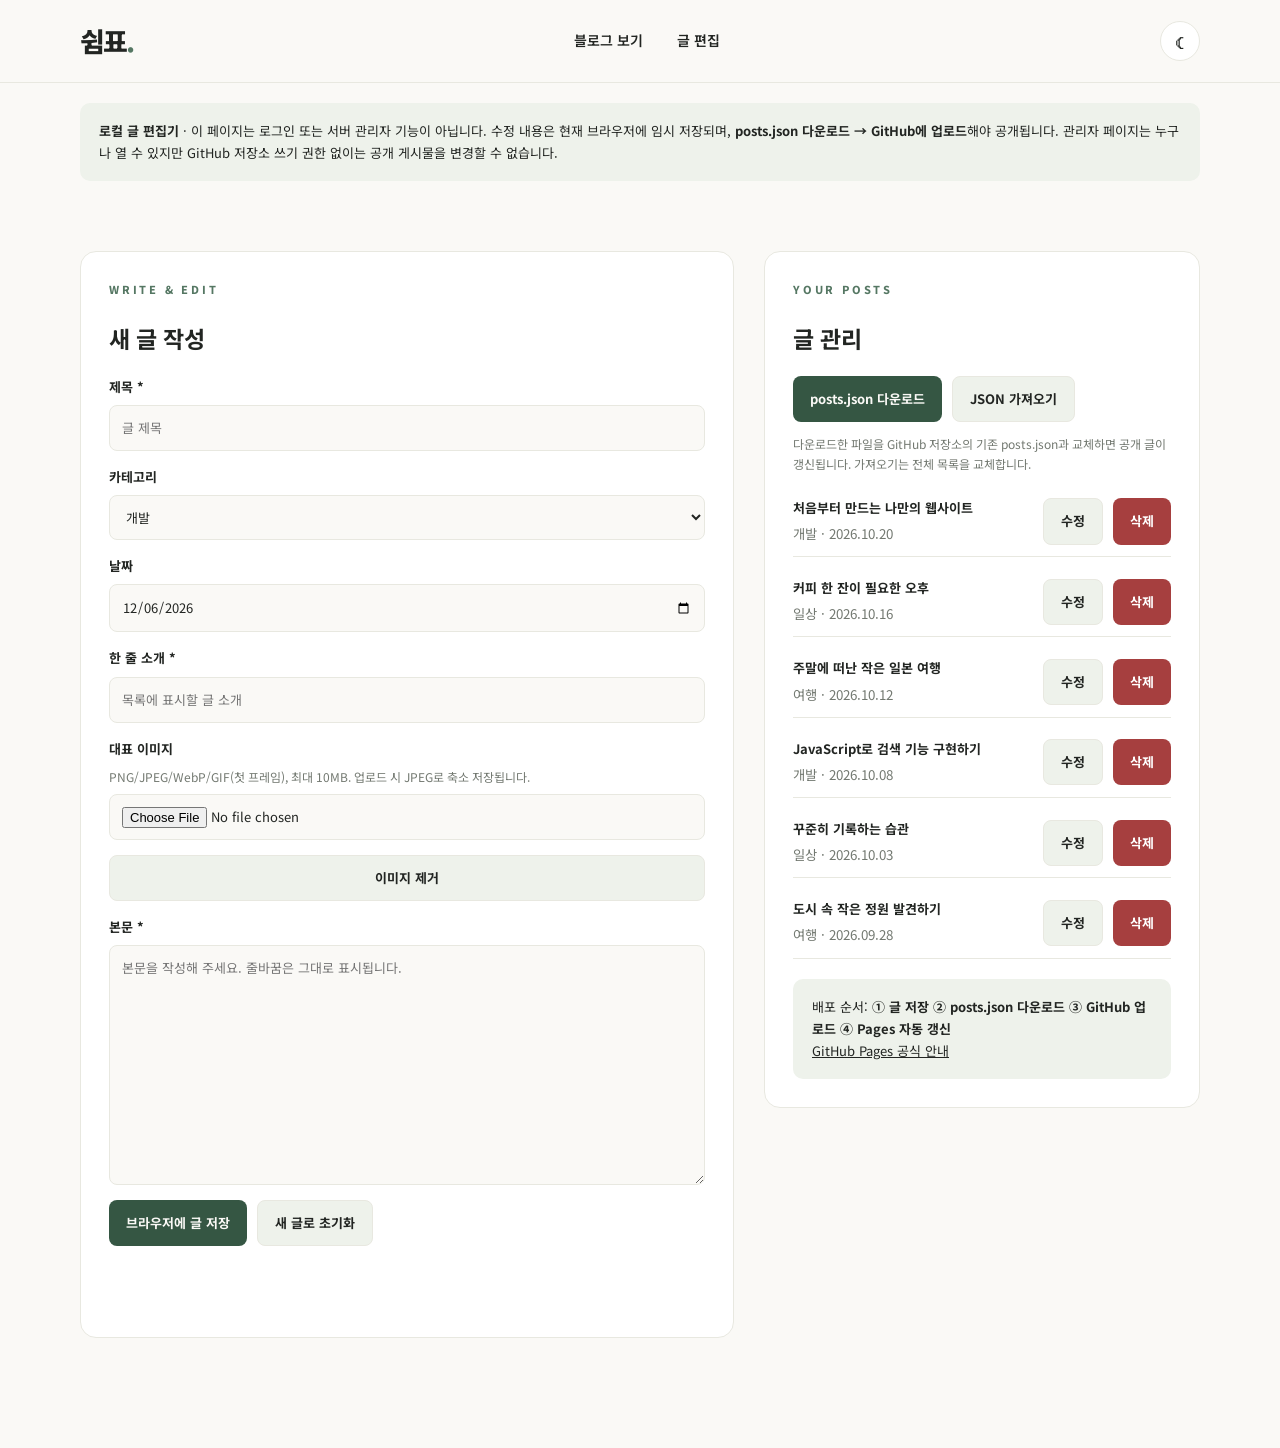
==== admin.html @ 208cf1a2 "Add files via upload" ====
<!doctype html>
<html lang="ko"><head><meta charset="UTF-8"><meta name="viewport" content="width=device-width, initial-scale=1"><title>글 작성 — 쉼표</title><link rel="stylesheet" href="style.css"><script src="admin.js" defer></script></head>
<body><header class="site-header"><div class="container header-inner"><a class="logo" href="index.html">쉼표<span>.</span></a><nav class="main-nav" aria-label="주 메뉴"><a href="index.html">블로그 보기</a><a href="#editor">글 편집</a></nav><button id="themeToggle" class="icon-btn" type="button" aria-label="테마 변경">☾</button></div></header>
<main class="container"><div class="admin-notice"><strong>로컬 글 편집기</strong> · 이 페이지는 로그인 또는 서버 관리자 기능이 아닙니다. 수정 내용은 현재 브라우저에 임시 저장되며, <b>posts.json 다운로드 → GitHub에 업로드</b>해야 공개됩니다. 관리자 페이지는 누구나 열 수 있지만 GitHub 저장소 쓰기 권한 없이는 공개 게시물을 변경할 수 없습니다.</div>
<div class="admin-layout"><section class="admin-panel" id="editor"><p class="eyebrow">WRITE &amp; EDIT</p><h2 id="formHeading">새 글 작성</h2><form id="postForm" class="admin-form"><label class="field">제목 *<input id="title" required maxlength="150" placeholder="글 제목"></label><label class="field">카테고리<select id="category"><option>개발</option><option>일상</option><option>여행</option></select></label><label class="field">날짜<input id="date" type="date" required></label><label class="field">한 줄 소개 *<input id="excerpt" required maxlength="250" placeholder="목록에 표시할 글 소개"></label><label class="field">대표 이미지 <span class="help">PNG/JPEG/WebP/GIF(첫 프레임), 최대 10MB. 업로드 시 JPEG로 축소 저장됩니다.</span><input id="imageFile" type="file" accept="image/png,image/jpeg,image/webp,image/gif"></label><img id="imagePreview" class="image-preview" alt="선택한 이미지 미리보기" hidden><button id="clearImage" class="action-btn secondary" type="button">이미지 제거</button><label class="field">본문 *<textarea id="body" required placeholder="본문을 작성해 주세요. 줄바꿈은 그대로 표시됩니다."></textarea></label><div class="admin-actions"><button class="action-btn" type="submit">브라우저에 글 저장</button><button class="action-btn secondary" type="button" id="newPost">새 글로 초기화</button></div><p id="status" class="status" role="status" aria-live="polite"></p></form></section>
<aside class="admin-panel"><p class="eyebrow">YOUR POSTS</p><h2>글 관리</h2><div class="admin-actions"><button class="action-btn" id="exportPosts" type="button">posts.json 다운로드</button><label class="action-btn secondary" for="importPosts" style="cursor:pointer">JSON 가져오기</label><input id="importPosts" type="file" accept="application/json,.json" hidden></div><p class="help">다운로드한 파일을 GitHub 저장소의 기존 posts.json과 교체하면 공개 글이 갱신됩니다. 가져오기는 전체 목록을 교체합니다.</p><div id="adminList" class="admin-list"></div><p class="admin-notice">배포 순서: <b>① 글 저장 ② posts.json 다운로드 ③ GitHub 업로드 ④ Pages 자동 갱신</b><br><a href="https://docs.github.com/en/pages/getting-started-with-github-pages/configuring-a-publishing-source-for-your-github-pages-site" target="_blank" rel="noopener noreferrer"><u>GitHub Pages 공식 안내</u></a></p></aside></div></main></body></html>
---- style.css ----
@import url('https://fonts.googleapis.com/css2?family=DM+Serif+Display:ital@0;1&family=Noto+Sans+KR:wght@400;500;600;700;800&display=swap');
:root{--bg:#faf9f6;--panel:#fff;--text:#222522;--muted:#737971;--line:#e8e8e0;--accent:#557763;--accent-dark:#355643;--soft:#eef2eb;--shadow:0 18px 55px rgba(28,42,32,.09)}
:root[data-theme="dark"]{--bg:#171c1a;--panel:#222a25;--text:#f1f3ed;--muted:#a7b0a6;--line:#364039;--accent:#a6c8ac;--accent-dark:#bdddbe;--soft:#2d3930;--shadow:0 18px 55px rgba(0,0,0,.18)}
*{box-sizing:border-box}html{scroll-behavior:smooth}body{margin:0;background:var(--bg);color:var(--text);font-family:'Noto Sans KR',sans-serif;line-height:1.7;transition:background .2s,color .2s}button,input{font:inherit}a{color:inherit;text-decoration:none}button{cursor:pointer}button:focus-visible,a:focus-visible,input:focus-visible{outline:3px solid var(--accent);outline-offset:3px}.container{width:min(1120px,calc(100% - 48px));margin:auto}.site-header{border-bottom:1px solid var(--line);position:sticky;top:0;z-index:10;background:var(--bg)}.header-inner{height:82px;display:flex;align-items:center;justify-content:space-between;gap:20px}.logo{font-weight:800;font-size:27px;letter-spacing:-1.8px}.logo span{color:var(--accent)}.main-nav{display:flex;gap:34px;font-size:14px;font-weight:600}.main-nav a:hover,.site-footer a:hover{color:var(--accent)}.icon-btn{border:1px solid var(--line);background:var(--panel);color:var(--text);height:40px;width:40px;border-radius:50%;display:grid;place-items:center;font-size:19px}.hero{display:grid;grid-template-columns:1.14fr 1fr;align-items:center;gap:60px;padding-top:98px;padding-bottom:116px}.eyebrow{font-size:11px;letter-spacing:2.8px;font-weight:800;color:var(--accent);margin:0 0 20px}.hero h1{font-size:clamp(37px,4.3vw,62px);letter-spacing:-3px;line-height:1.42;margin:0;font-weight:800}.hero h1 em{font-style:normal;color:var(--accent)}.hero-desc{max-width:460px;font-size:15px;line-height:2;color:var(--muted);margin:24px 0 32px}.primary-btn{display:inline-flex;align-items:center;gap:28px;background:var(--accent-dark);color:var(--bg);border-radius:7px;padding:12px 20px;font-size:13px;font-weight:700}.hero-art{height:385px;overflow:hidden;background:#dce8dc;position:relative;border-radius:180px 180px 12px 12px}.sun{position:absolute;width:150px;height:150px;top:61px;right:95px;background:#f4ce8b;border-radius:50%}.hill{position:absolute;bottom:-120px;width:115%;height:340px;border-radius:50%}.hill-one{background:#86a38a;left:-150px;transform:rotate(14deg)}.hill-two{background:#4c7565;left:150px;bottom:-155px;transform:rotate(-19deg)}.art-caption{position:absolute;bottom:22px;left:26px;font-size:11px;color:#fff;letter-spacing:1px}.posts-section{padding-bottom:110px;scroll-margin-top:105px}.section-top{display:flex;align-items:end;justify-content:space-between;margin-bottom:30px}.section-top h2,.about-section h2{margin:0;font-size:32px;letter-spacing:-1.6px}.result-count{color:var(--muted);font-size:13px}.toolbar{display:flex;justify-content:space-between;gap:20px;align-items:center;margin-bottom:30px}.filters{display:flex;gap:8px;flex-wrap:wrap}.filter{border:1px solid var(--line);background:transparent;color:var(--muted);border-radius:30px;padding:8px 19px;font-size:13px}.filter.active{color:var(--bg);background:var(--accent-dark);border-color:var(--accent-dark)}.search-wrap{display:flex;align-items:center;gap:9px;border:1px solid var(--line);background:var(--panel);border-radius:9px;padding:8px 14px;color:var(--muted)}.search-wrap>span:first-child{font-size:24px;line-height:1}.search-wrap input{width:195px;border:0;background:transparent;color:var(--text);outline:none;font-size:13px}.post-grid{display:grid;grid-template-columns:repeat(3,minmax(0,1fr));gap:24px}.post-card{background:var(--panel);border:1px solid var(--line);border-radius:12px;overflow:hidden;transition:transform .2s,box-shadow .2s}.post-card:hover{transform:translateY(-5px);box-shadow:var(--shadow)}.post-cover{height:188px;display:grid;place-items:center;position:relative;overflow:hidden}.post-cover span{font-size:70px;filter:drop-shadow(0 10px 14px #00000012)}.cover-dev{background:linear-gradient(145deg,#e4eae3,#b5c9b8)}.cover-life{background:linear-gradient(145deg,#f5e8d8,#e8c8ac)}.cover-trip{background:linear-gradient(145deg,#dbece9,#9bc9c4)}.post-content{padding:23px 23px 25px}.post-meta{display:flex;gap:13px;align-items:center;color:var(--muted);font-size:11px}.tag{display:inline-block;color:var(--accent-dark);background:var(--soft);padding:3px 10px;border-radius:99px;font-size:11px;font-weight:700}.post-content h3{font-size:18px;letter-spacing:-.7px;line-height:1.55;margin:15px 0 9px}.post-content p{font-size:13px;line-height:1.9;color:var(--muted);margin:0 0 20px;min-height:49px}.read-btn{border:0;background:none;padding:0;color:var(--accent-dark);font-size:12px;font-weight:800}.empty-state{text-align:center;padding:70px 0;color:var(--muted)}.about-section{background:var(--soft);padding:70px 0;scroll-margin-top:82px}.about-inner{display:grid;grid-template-columns:1fr 1fr;gap:60px}.about-inner p:not(.eyebrow){font-size:14px;color:var(--muted);line-height:2;margin:0 0 16px}.about-inner a{color:var(--accent-dark);font-weight:700;font-size:13px}.site-footer{display:flex;justify-content:space-between;gap:20px;align-items:center;padding-top:35px;padding-bottom:35px;font-size:12px;color:var(--muted)}.site-footer .logo{color:var(--text)}.post-dialog{width:min(680px,calc(100% - 32px));max-height:min(85vh,850px);background:var(--panel);color:var(--text);border:1px solid var(--line);border-radius:15px;padding:30px 40px 48px;box-shadow:var(--shadow)}.post-dialog::backdrop{background:#101d17a8}.dialog-head{display:flex;justify-content:space-between;align-items:center}.post-dialog h2{font-size:30px;line-height:1.5;letter-spacing:-1px;margin:20px 0 6px}.dialog-date{font-size:12px;color:var(--muted);margin-bottom:28px}.dialog-body{font-size:15px;line-height:2.1;white-space:pre-line}.sr-only{position:absolute;width:1px;height:1px;padding:0;margin:-1px;overflow:hidden;clip:rect(0,0,0,0);white-space:nowrap;border:0}
@media(max-width:850px){.hero{gap:30px;padding-top:65px;padding-bottom:75px}.hero-art{height:315px}.post-grid{grid-template-columns:repeat(2,minmax(0,1fr))}.sun{right:55px}.about-inner{gap:35px}}
@media(max-width:590px){.container{width:min(100% - 32px,1120px)}.header-inner{height:68px}.main-nav{gap:14px;font-size:12px}.logo{font-size:24px}.hero{grid-template-columns:1fr;gap:34px;padding-top:55px;padding-bottom:70px}.hero h1{letter-spacing:-2px}.hero-art{height:280px;max-width:450px;width:100%}.section-top h2,.about-section h2{font-size:26px}.toolbar{align-items:stretch;flex-direction:column}.search-wrap input{width:100%}.post-grid{grid-template-columns:1fr}.post-cover{height:205px}.about-inner{grid-template-columns:1fr;gap:20px}.site-footer{flex-wrap:wrap}.post-dialog{padding:22px 22px 35px}.post-dialog h2{font-size:23px}}
@media(prefers-reduced-motion:reduce){html{scroll-behavior:auto}*,*::before,*::after{transition:none!important}}

.cover-image{width:100%;height:100%;object-fit:cover;display:block}.dialog-image{width:100%;max-height:360px;object-fit:cover;border-radius:10px;margin:0 0 22px}.dialog-image[hidden]{display:none}
.admin-layout{padding:70px 0 110px;display:grid;grid-template-columns:minmax(0,1.2fr) minmax(290px,.8fr);gap:30px;align-items:start}.admin-panel{background:var(--panel);border:1px solid var(--line);border-radius:16px;padding:28px}.admin-panel h2{margin:0 0 18px;font-size:23px}.admin-notice{background:var(--soft);border-radius:10px;padding:17px 19px;font-size:13px;color:var(--text);margin:20px 0 0}.admin-form{display:grid;gap:15px}.field{display:grid;gap:7px;font-size:13px;font-weight:700}.field input,.field select,.field textarea{width:100%;border:1px solid var(--line);background:var(--bg);color:var(--text);border-radius:8px;padding:11px 12px;font:inherit;font-weight:400}.field textarea{min-height:240px;resize:vertical}.admin-actions{display:flex;flex-wrap:wrap;gap:10px}.action-btn{border:none;border-radius:8px;padding:11px 17px;background:var(--accent-dark);color:var(--bg);font-size:13px;font-weight:700}.action-btn.secondary{background:var(--soft);color:var(--text);border:1px solid var(--line)}.action-btn.danger{background:#a63f3f;color:#fff}.admin-list{display:grid;gap:10px;max-height:650px;overflow:auto}.admin-post-item{display:flex;align-items:center;justify-content:space-between;gap:12px;border-bottom:1px solid var(--line);padding:10px 0}.admin-post-item strong{display:block;font-size:13px}.admin-post-item small{color:var(--muted)}.admin-post-item button{flex-shrink:0}.image-preview{max-width:100%;max-height:260px;object-fit:cover;border-radius:8px;display:block;margin-top:10px}.image-preview[hidden]{display:none}.help{font-size:12px;color:var(--muted);font-weight:400}.status{font-size:13px;min-height:22px;color:var(--accent-dark)}
@media(max-width:850px){.admin-layout{grid-template-columns:1fr}}@media(max-width:590px){.admin-panel{padding:19px}.main-nav{gap:10px}}
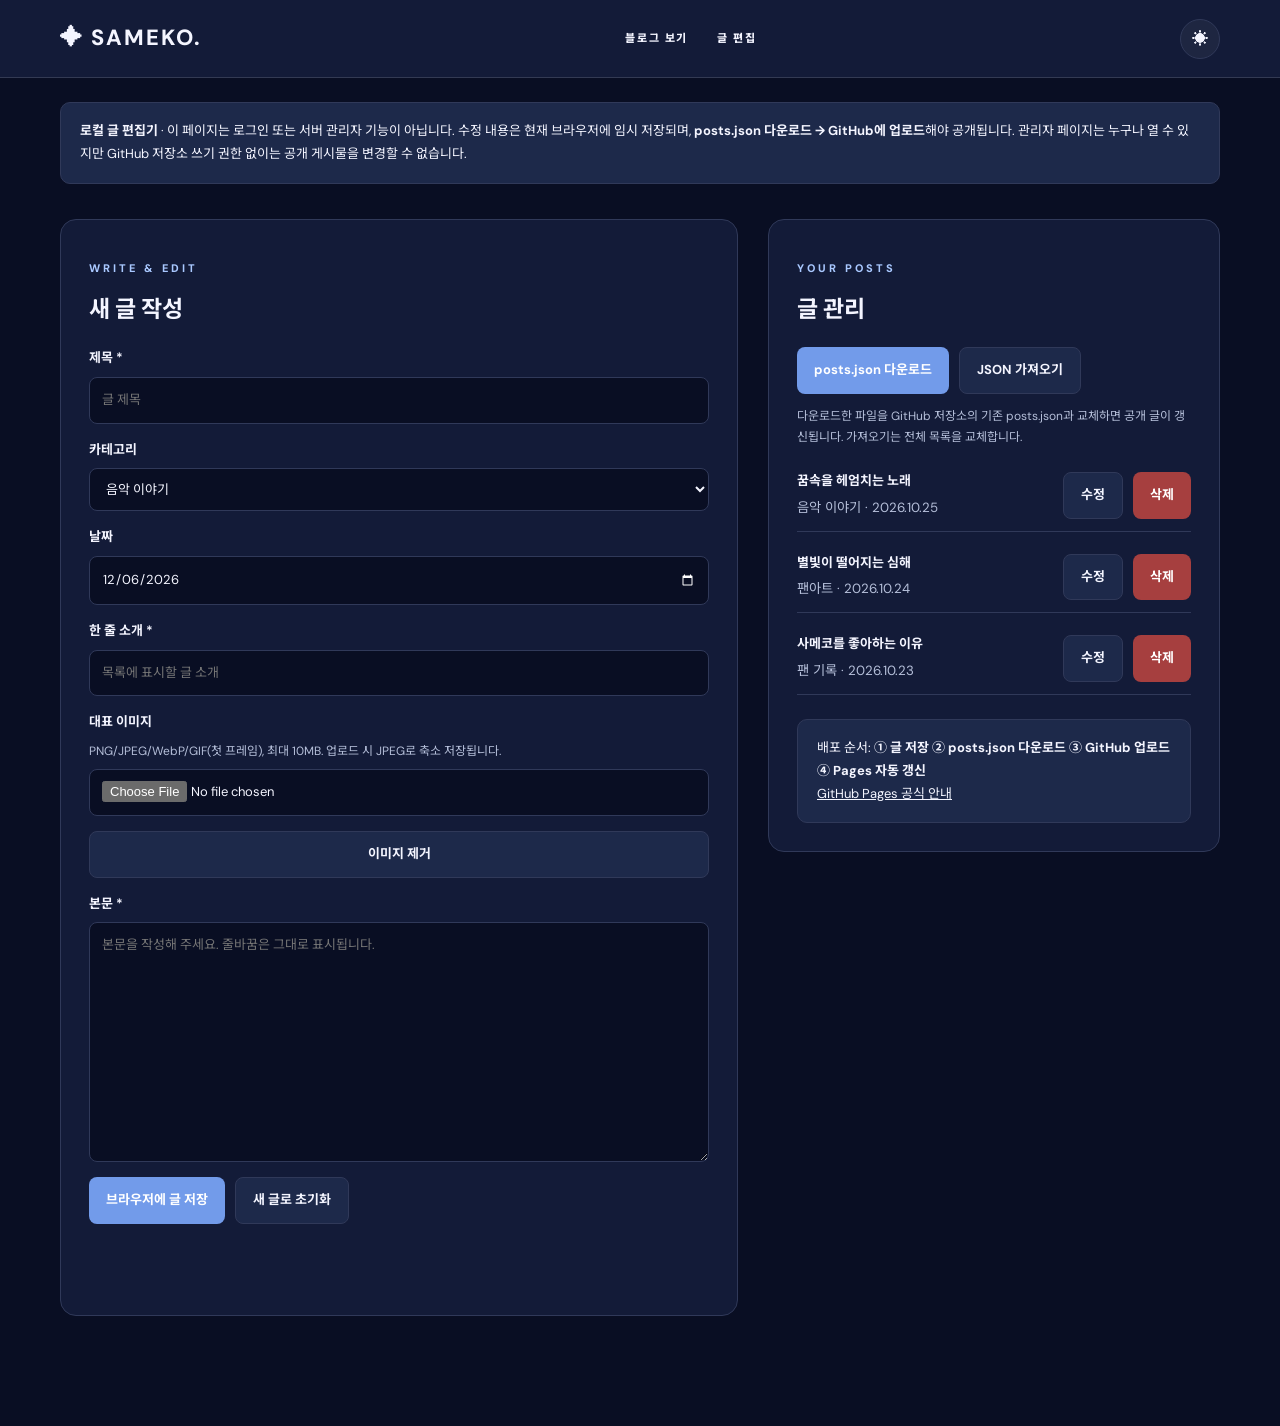
==== commit a5f0a646: "Add files via upload" ====
--- a/admin.html
+++ b/admin.html
@@ -1,6 +1,6 @@
 <!doctype html>
-<html lang="ko"><head><meta charset="UTF-8"><meta name="viewport" content="width=device-width, initial-scale=1"><title>글 작성 — 쉼표</title><link rel="stylesheet" href="style.css"><script src="admin.js" defer></script></head>
-<body><header class="site-header"><div class="container header-inner"><a class="logo" href="index.html">쉼표<span>.</span></a><nav class="main-nav" aria-label="주 메뉴"><a href="index.html">블로그 보기</a><a href="#editor">글 편집</a></nav><button id="themeToggle" class="icon-btn" type="button" aria-label="테마 변경">☾</button></div></header>
+<html lang="ko"><head><meta charset="UTF-8"><meta name="viewport" content="width=device-width, initial-scale=1"><title>글 작성 — SAMEKO FAN ARCHIVE</title><link rel="stylesheet" href="style.css"><script src="admin.js" defer></script></head>
+<body class="admin-page"><header class="site-header"><div class="container header-inner"><a class="logo" href="index.html">✦ SAMEKO<span>.</span></a><nav class="main-nav" aria-label="주 메뉴"><a href="index.html">블로그 보기</a><a href="#editor">글 편집</a></nav><button id="themeToggle" class="icon-btn" type="button" aria-label="테마 변경">☾</button></div></header>
 <main class="container"><div class="admin-notice"><strong>로컬 글 편집기</strong> · 이 페이지는 로그인 또는 서버 관리자 기능이 아닙니다. 수정 내용은 현재 브라우저에 임시 저장되며, <b>posts.json 다운로드 → GitHub에 업로드</b>해야 공개됩니다. 관리자 페이지는 누구나 열 수 있지만 GitHub 저장소 쓰기 권한 없이는 공개 게시물을 변경할 수 없습니다.</div>
-<div class="admin-layout"><section class="admin-panel" id="editor"><p class="eyebrow">WRITE &amp; EDIT</p><h2 id="formHeading">새 글 작성</h2><form id="postForm" class="admin-form"><label class="field">제목 *<input id="title" required maxlength="150" placeholder="글 제목"></label><label class="field">카테고리<select id="category"><option>개발</option><option>일상</option><option>여행</option></select></label><label class="field">날짜<input id="date" type="date" required></label><label class="field">한 줄 소개 *<input id="excerpt" required maxlength="250" placeholder="목록에 표시할 글 소개"></label><label class="field">대표 이미지 <span class="help">PNG/JPEG/WebP/GIF(첫 프레임), 최대 10MB. 업로드 시 JPEG로 축소 저장됩니다.</span><input id="imageFile" type="file" accept="image/png,image/jpeg,image/webp,image/gif"></label><img id="imagePreview" class="image-preview" alt="선택한 이미지 미리보기" hidden><button id="clearImage" class="action-btn secondary" type="button">이미지 제거</button><label class="field">본문 *<textarea id="body" required placeholder="본문을 작성해 주세요. 줄바꿈은 그대로 표시됩니다."></textarea></label><div class="admin-actions"><button class="action-btn" type="submit">브라우저에 글 저장</button><button class="action-btn secondary" type="button" id="newPost">새 글로 초기화</button></div><p id="status" class="status" role="status" aria-live="polite"></p></form></section>
+<div class="admin-layout"><section class="admin-panel" id="editor"><p class="eyebrow">WRITE &amp; EDIT</p><h2 id="formHeading">새 글 작성</h2><form id="postForm" class="admin-form"><label class="field">제목 *<input id="title" required maxlength="150" placeholder="글 제목"></label><label class="field">카테고리<select id="category"><option>음악 이야기</option><option>팬아트</option><option>팬 기록</option></select></label><label class="field">날짜<input id="date" type="date" required></label><label class="field">한 줄 소개 *<input id="excerpt" required maxlength="250" placeholder="목록에 표시할 글 소개"></label><label class="field">대표 이미지 <span class="help">PNG/JPEG/WebP/GIF(첫 프레임), 최대 10MB. 업로드 시 JPEG로 축소 저장됩니다.</span><input id="imageFile" type="file" accept="image/png,image/jpeg,image/webp,image/gif"></label><img id="imagePreview" class="image-preview" alt="선택한 이미지 미리보기" hidden><button id="clearImage" class="action-btn secondary" type="button">이미지 제거</button><label class="field">본문 *<textarea id="body" required placeholder="본문을 작성해 주세요. 줄바꿈은 그대로 표시됩니다."></textarea></label><div class="admin-actions"><button class="action-btn" type="submit">브라우저에 글 저장</button><button class="action-btn secondary" type="button" id="newPost">새 글로 초기화</button></div><p id="status" class="status" role="status" aria-live="polite"></p></form></section>
 <aside class="admin-panel"><p class="eyebrow">YOUR POSTS</p><h2>글 관리</h2><div class="admin-actions"><button class="action-btn" id="exportPosts" type="button">posts.json 다운로드</button><label class="action-btn secondary" for="importPosts" style="cursor:pointer">JSON 가져오기</label><input id="importPosts" type="file" accept="application/json,.json" hidden></div><p class="help">다운로드한 파일을 GitHub 저장소의 기존 posts.json과 교체하면 공개 글이 갱신됩니다. 가져오기는 전체 목록을 교체합니다.</p><div id="adminList" class="admin-list"></div><p class="admin-notice">배포 순서: <b>① 글 저장 ② posts.json 다운로드 ③ GitHub 업로드 ④ Pages 자동 갱신</b><br><a href="https://docs.github.com/en/pages/getting-started-with-github-pages/configuring-a-publishing-source-for-your-github-pages-site" target="_blank" rel="noopener noreferrer"><u>GitHub Pages 공식 안내</u></a></p></aside></div></main></body></html>
--- a/style.css
+++ b/style.css
@@ -1,11 +1,6 @@
-@import url('https://fonts.googleapis.com/css2?family=DM+Serif+Display:ital@0;1&family=Noto+Sans+KR:wght@400;500;600;700;800&display=swap');
-:root{--bg:#faf9f6;--panel:#fff;--text:#222522;--muted:#737971;--line:#e8e8e0;--accent:#557763;--accent-dark:#355643;--soft:#eef2eb;--shadow:0 18px 55px rgba(28,42,32,.09)}
-:root[data-theme="dark"]{--bg:#171c1a;--panel:#222a25;--text:#f1f3ed;--muted:#a7b0a6;--line:#364039;--accent:#a6c8ac;--accent-dark:#bdddbe;--soft:#2d3930;--shadow:0 18px 55px rgba(0,0,0,.18)}
-*{box-sizing:border-box}html{scroll-behavior:smooth}body{margin:0;background:var(--bg);color:var(--text);font-family:'Noto Sans KR',sans-serif;line-height:1.7;transition:background .2s,color .2s}button,input{font:inherit}a{color:inherit;text-decoration:none}button{cursor:pointer}button:focus-visible,a:focus-visible,input:focus-visible{outline:3px solid var(--accent);outline-offset:3px}.container{width:min(1120px,calc(100% - 48px));margin:auto}.site-header{border-bottom:1px solid var(--line);position:sticky;top:0;z-index:10;background:var(--bg)}.header-inner{height:82px;display:flex;align-items:center;justify-content:space-between;gap:20px}.logo{font-weight:800;font-size:27px;letter-spacing:-1.8px}.logo span{color:var(--accent)}.main-nav{display:flex;gap:34px;font-size:14px;font-weight:600}.main-nav a:hover,.site-footer a:hover{color:var(--accent)}.icon-btn{border:1px solid var(--line);background:var(--panel);color:var(--text);height:40px;width:40px;border-radius:50%;display:grid;place-items:center;font-size:19px}.hero{display:grid;grid-template-columns:1.14fr 1fr;align-items:center;gap:60px;padding-top:98px;padding-bottom:116px}.eyebrow{font-size:11px;letter-spacing:2.8px;font-weight:800;color:var(--accent);margin:0 0 20px}.hero h1{font-size:clamp(37px,4.3vw,62px);letter-spacing:-3px;line-height:1.42;margin:0;font-weight:800}.hero h1 em{font-style:normal;color:var(--accent)}.hero-desc{max-width:460px;font-size:15px;line-height:2;color:var(--muted);margin:24px 0 32px}.primary-btn{display:inline-flex;align-items:center;gap:28px;background:var(--accent-dark);color:var(--bg);border-radius:7px;padding:12px 20px;font-size:13px;font-weight:700}.hero-art{height:385px;overflow:hidden;background:#dce8dc;position:relative;border-radius:180px 180px 12px 12px}.sun{position:absolute;width:150px;height:150px;top:61px;right:95px;background:#f4ce8b;border-radius:50%}.hill{position:absolute;bottom:-120px;width:115%;height:340px;border-radius:50%}.hill-one{background:#86a38a;left:-150px;transform:rotate(14deg)}.hill-two{background:#4c7565;left:150px;bottom:-155px;transform:rotate(-19deg)}.art-caption{position:absolute;bottom:22px;left:26px;font-size:11px;color:#fff;letter-spacing:1px}.posts-section{padding-bottom:110px;scroll-margin-top:105px}.section-top{display:flex;align-items:end;justify-content:space-between;margin-bottom:30px}.section-top h2,.about-section h2{margin:0;font-size:32px;letter-spacing:-1.6px}.result-count{color:var(--muted);font-size:13px}.toolbar{display:flex;justify-content:space-between;gap:20px;align-items:center;margin-bottom:30px}.filters{display:flex;gap:8px;flex-wrap:wrap}.filter{border:1px solid var(--line);background:transparent;color:var(--muted);border-radius:30px;padding:8px 19px;font-size:13px}.filter.active{color:var(--bg);background:var(--accent-dark);border-color:var(--accent-dark)}.search-wrap{display:flex;align-items:center;gap:9px;border:1px solid var(--line);background:var(--panel);border-radius:9px;padding:8px 14px;color:var(--muted)}.search-wrap>span:first-child{font-size:24px;line-height:1}.search-wrap input{width:195px;border:0;background:transparent;color:var(--text);outline:none;font-size:13px}.post-grid{display:grid;grid-template-columns:repeat(3,minmax(0,1fr));gap:24px}.post-card{background:var(--panel);border:1px solid var(--line);border-radius:12px;overflow:hidden;transition:transform .2s,box-shadow .2s}.post-card:hover{transform:translateY(-5px);box-shadow:var(--shadow)}.post-cover{height:188px;display:grid;place-items:center;position:relative;overflow:hidden}.post-cover span{font-size:70px;filter:drop-shadow(0 10px 14px #00000012)}.cover-dev{background:linear-gradient(145deg,#e4eae3,#b5c9b8)}.cover-life{background:linear-gradient(145deg,#f5e8d8,#e8c8ac)}.cover-trip{background:linear-gradient(145deg,#dbece9,#9bc9c4)}.post-content{padding:23px 23px 25px}.post-meta{display:flex;gap:13px;align-items:center;color:var(--muted);font-size:11px}.tag{display:inline-block;color:var(--accent-dark);background:var(--soft);padding:3px 10px;border-radius:99px;font-size:11px;font-weight:700}.post-content h3{font-size:18px;letter-spacing:-.7px;line-height:1.55;margin:15px 0 9px}.post-content p{font-size:13px;line-height:1.9;color:var(--muted);margin:0 0 20px;min-height:49px}.read-btn{border:0;background:none;padding:0;color:var(--accent-dark);font-size:12px;font-weight:800}.empty-state{text-align:center;padding:70px 0;color:var(--muted)}.about-section{background:var(--soft);padding:70px 0;scroll-margin-top:82px}.about-inner{display:grid;grid-template-columns:1fr 1fr;gap:60px}.about-inner p:not(.eyebrow){font-size:14px;color:var(--muted);line-height:2;margin:0 0 16px}.about-inner a{color:var(--accent-dark);font-weight:700;font-size:13px}.site-footer{display:flex;justify-content:space-between;gap:20px;align-items:center;padding-top:35px;padding-bottom:35px;font-size:12px;color:var(--muted)}.site-footer .logo{color:var(--text)}.post-dialog{width:min(680px,calc(100% - 32px));max-height:min(85vh,850px);background:var(--panel);color:var(--text);border:1px solid var(--line);border-radius:15px;padding:30px 40px 48px;box-shadow:var(--shadow)}.post-dialog::backdrop{background:#101d17a8}.dialog-head{display:flex;justify-content:space-between;align-items:center}.post-dialog h2{font-size:30px;line-height:1.5;letter-spacing:-1px;margin:20px 0 6px}.dialog-date{font-size:12px;color:var(--muted);margin-bottom:28px}.dialog-body{font-size:15px;line-height:2.1;white-space:pre-line}.sr-only{position:absolute;width:1px;height:1px;padding:0;margin:-1px;overflow:hidden;clip:rect(0,0,0,0);white-space:nowrap;border:0}
-@media(max-width:850px){.hero{gap:30px;padding-top:65px;padding-bottom:75px}.hero-art{height:315px}.post-grid{grid-template-columns:repeat(2,minmax(0,1fr))}.sun{right:55px}.about-inner{gap:35px}}
-@media(max-width:590px){.container{width:min(100% - 32px,1120px)}.header-inner{height:68px}.main-nav{gap:14px;font-size:12px}.logo{font-size:24px}.hero{grid-template-columns:1fr;gap:34px;padding-top:55px;padding-bottom:70px}.hero h1{letter-spacing:-2px}.hero-art{height:280px;max-width:450px;width:100%}.section-top h2,.about-section h2{font-size:26px}.toolbar{align-items:stretch;flex-direction:column}.search-wrap input{width:100%}.post-grid{grid-template-columns:1fr}.post-cover{height:205px}.about-inner{grid-template-columns:1fr;gap:20px}.site-footer{flex-wrap:wrap}.post-dialog{padding:22px 22px 35px}.post-dialog h2{font-size:23px}}
-@media(prefers-reduced-motion:reduce){html{scroll-behavior:auto}*,*::before,*::after{transition:none!important}}
-
-.cover-image{width:100%;height:100%;object-fit:cover;display:block}.dialog-image{width:100%;max-height:360px;object-fit:cover;border-radius:10px;margin:0 0 22px}.dialog-image[hidden]{display:none}
-.admin-layout{padding:70px 0 110px;display:grid;grid-template-columns:minmax(0,1.2fr) minmax(290px,.8fr);gap:30px;align-items:start}.admin-panel{background:var(--panel);border:1px solid var(--line);border-radius:16px;padding:28px}.admin-panel h2{margin:0 0 18px;font-size:23px}.admin-notice{background:var(--soft);border-radius:10px;padding:17px 19px;font-size:13px;color:var(--text);margin:20px 0 0}.admin-form{display:grid;gap:15px}.field{display:grid;gap:7px;font-size:13px;font-weight:700}.field input,.field select,.field textarea{width:100%;border:1px solid var(--line);background:var(--bg);color:var(--text);border-radius:8px;padding:11px 12px;font:inherit;font-weight:400}.field textarea{min-height:240px;resize:vertical}.admin-actions{display:flex;flex-wrap:wrap;gap:10px}.action-btn{border:none;border-radius:8px;padding:11px 17px;background:var(--accent-dark);color:var(--bg);font-size:13px;font-weight:700}.action-btn.secondary{background:var(--soft);color:var(--text);border:1px solid var(--line)}.action-btn.danger{background:#a63f3f;color:#fff}.admin-list{display:grid;gap:10px;max-height:650px;overflow:auto}.admin-post-item{display:flex;align-items:center;justify-content:space-between;gap:12px;border-bottom:1px solid var(--line);padding:10px 0}.admin-post-item strong{display:block;font-size:13px}.admin-post-item small{color:var(--muted)}.admin-post-item button{flex-shrink:0}.image-preview{max-width:100%;max-height:260px;object-fit:cover;border-radius:8px;display:block;margin-top:10px}.image-preview[hidden]{display:none}.help{font-size:12px;color:var(--muted);font-weight:400}.status{font-size:13px;min-height:22px;color:var(--accent-dark)}
-@media(max-width:850px){.admin-layout{grid-template-columns:1fr}}@media(max-width:590px){.admin-panel{padding:19px}.main-nav{gap:10px}}
+@import url('https://fonts.googleapis.com/css2?family=DM+Sans:wght@400;500;600;700;800&family=Noto+Sans+KR:wght@400;500;600;700;800&display=swap');
+:root{--bg:#090e23;--panel:#131b38;--panel-2:#192347;--text:#f4f5ff;--muted:#b5bfd9;--accent:#a9c8ff;--accent-dark:#729bea;--line:#303959;--soft:#1d294a;--highlight:#d6b6ff;--shadow:0 24px 60px #03051075;color-scheme:dark}html[data-theme=light]{--bg:#f5f6ff;--panel:#fff;--panel-2:#e6eafd;--text:#222747;--muted:#687394;--accent:#5278c9;--accent-dark:#476cc4;--line:#d6dcf0;--soft:#edf1ff;--highlight:#8055c6;--shadow:0 15px 45px #8796bd39;color-scheme:light}*{box-sizing:border-box}html{scroll-behavior:smooth}body{margin:0;background:var(--bg);color:var(--text);font-family:'DM Sans','Noto Sans KR',sans-serif;line-height:1.75}button,input,textarea,select{font:inherit}button{cursor:pointer}a{color:inherit;text-decoration:none}img{max-width:100%}.container{width:min(1160px,calc(100% - 48px));margin:auto}.ocean-glow{pointer-events:none;position:fixed;inset:0;background:radial-gradient(ellipse 55% 36% at 85% 35%,#646fdb0d,transparent 85%);z-index:-1}.site-header{height:78px;position:absolute;top:0;left:0;width:100%;z-index:20;border-bottom:1px solid #ffffff23;background:#080d23a3;backdrop-filter:blur(18px)}.header-inner{display:flex;align-items:center;justify-content:space-between;height:100%;gap:24px}.logo{font-size:22px;font-weight:800;letter-spacing:2px;white-space:nowrap}.logo-mark,.logo-dot{color:#a8baff}.main-nav{display:flex;align-items:center;gap:29px}.main-nav a{font-size:11px;font-weight:800;letter-spacing:1.6px;color:#d0d7ee;transition:color .2s}.main-nav a:hover{color:white}.icon-btn{border:1px solid #ffffff40;border-radius:50%;width:40px;height:40px;background:#ffffff0c;color:#fff}.hero{min-height:740px;height:min(850px,96svh);position:relative;display:flex;align-items:center;overflow:hidden;background:#0d1433}.hero-background,.hero-shade{position:absolute;inset:0}.hero-background{background:url('assets/dream-01.webp') center/cover no-repeat;transform:scale(1.05)}.hero-shade{background:linear-gradient(90deg,#080d26ec 0%,#080d26c3 31%,#0c153e40 72%,#0e133221),linear-gradient(0deg,#090e23 0%,transparent 30%)}.hero-content{z-index:1;position:relative;padding-top:85px}.tiny-overline,.eyebrow{font-size:11px;color:var(--accent);font-weight:800;letter-spacing:3px}.tiny-overline{color:#e9e8ff}.live-dot{display:inline-block;width:7px;height:7px;background:#b9e0ff;border-radius:50%;box-shadow:0 0 14px #b7d8ff;margin-right:10px}.star-line{margin-left:13px;color:#c7c3ef}.hero-jp{font-size:21px;letter-spacing:5px;color:#c9c0e8;margin:33px 0 5px}.hero h1{font-size:clamp(54px,7vw,100px);line-height:1.03;letter-spacing:-4px;max-width:1000px;margin:0;font-weight:800;text-shadow:0 12px 35px #0008}.hero h1 span{background:linear-gradient(100deg,#fff 10%,#a7c5ff 54%,#dec1ff 94%);background-clip:text;color:transparent}.hero h1 i{font-size:25px;color:#afc7ff;vertical-align:top;font-style:normal;margin-left:6px}.hero-description{color:#e3e8fa;line-height:2.15;font-size:15px;margin:30px 0 36px}.hero-actions{display:flex;gap:12px;flex-wrap:wrap;align-items:center}.primary-btn,.ghost-btn{display:inline-flex;align-items:center;gap:18px;border-radius:100px;padding:13px 23px;font-size:13px;font-weight:800}.primary-btn{background:linear-gradient(100deg,#aacaff,#d6beff);color:#171b42}.ghost-btn{border:1px solid #c3c5e078;color:#edf2ff;background:#ffffff08}.hero-bottom{position:absolute;bottom:25px;left:0;right:0;display:flex;justify-content:space-between;z-index:2;font-size:10px;letter-spacing:2.4px;color:#d8def2}.intro-section{padding:120px 0 115px}.intro-kicker{display:flex;justify-content:space-between;align-items:center}.orbit{color:#b0a4e9;font-size:22px}.orbit span{padding:0 20px;font-size:32px}.intro-layout{display:grid;grid-template-columns:1fr 1fr;gap:80px;align-items:center}.intro-layout h2,.section-heading h2,.closing h2{font-size:clamp(32px,4vw,56px);line-height:1.35;letter-spacing:-2px;margin:8px 0 16px}.intro-layout h2 em,.closing h2 em,.feature-copy h2 em{font-style:normal;color:var(--highlight)}.japanese-sub{color:var(--accent);letter-spacing:5px}.intro-text{color:var(--muted);font-size:14px;line-height:2.1}.intro-text strong{color:var(--text)}.tag-row{display:flex;gap:10px;flex-wrap:wrap;margin-top:22px}.tag-row span{border:1px solid var(--line);border-radius:30px;padding:6px 15px;color:var(--accent);font-size:10px;letter-spacing:1.6px}.feature-section{display:grid;grid-template-columns:1.13fr .87fr;gap:70px;align-items:center;padding-bottom:135px}.feature-image{overflow:hidden;border-radius:18px;box-shadow:var(--shadow)}.feature-image img{width:100%;display:block;aspect-ratio:1.2;object-fit:cover}.feature-copy{position:relative}.quote-mark{font-size:80px;line-height:1;color:var(--highlight);opacity:.8;margin:5px 0 -10px}.feature-copy h2{font-size:clamp(26px,2.6vw,39px);line-height:1.5;letter-spacing:-1.1px}.feature-copy>p:not(.eyebrow):not(.quote-mark){font-size:13px;line-height:2;color:var(--muted)}.feature-copy>span{font-size:10px;color:var(--accent);letter-spacing:2px}.gallery-section{padding:108px 0 115px;background:linear-gradient(170deg,#111837,#141b3e 50%,#101730)}html[data-theme=light] .gallery-section{background:linear-gradient(170deg,#e6eaff,#eef1ff)}.section-heading{display:flex;justify-content:space-between;align-items:end;gap:20px;margin-bottom:35px}.section-heading h2{margin:6px 0;font-size:clamp(29px,3.5vw,43px)}.section-heading h2 span{color:var(--highlight);font-size:26px}.section-desc,.section-index,.result-count{color:var(--muted);font-size:13px}.section-index{letter-spacing:2px;white-space:nowrap}.gallery-grid{display:grid;grid-template-columns:repeat(4,minmax(0,1fr));gap:15px}.gallery-item{background:var(--panel);border:1px solid #b9c6ec21;border-radius:12px;overflow:hidden;position:relative;padding:0;aspect-ratio:1.02;transition:transform .25s,box-shadow .25s}.gallery-item:first-child,.gallery-item:nth-child(7){grid-column:span 2;aspect-ratio:2.1}.gallery-item:hover{transform:translateY(-4px);box-shadow:var(--shadow)}.gallery-item img{width:100%;height:100%;display:block;object-fit:cover}.gallery-item span{position:absolute;bottom:0;left:0;right:0;padding:32px 12px 12px;text-align:left;color:white;font-size:11px;letter-spacing:1.5px;background:linear-gradient(transparent,#090c25a1)}.posts-section{padding:120px 0 140px}.toolbar{display:flex;justify-content:space-between;gap:20px;align-items:center;margin:30px 0}.filters{display:flex;gap:8px;flex-wrap:wrap}.filter{border:1px solid var(--line);background:transparent;color:var(--muted);padding:9px 16px;border-radius:30px;font-size:12px}.filter.active{background:var(--accent);color:#101832;border-color:var(--accent);font-weight:800}.search-wrap{border:1px solid var(--line);border-radius:30px;padding:4px 14px;display:flex;align-items:center;gap:7px;color:var(--muted)}.search-wrap input{border:0;background:transparent;color:var(--text);outline:0;width:190px;font-size:12px;padding:8px 0}.post-grid{display:grid;grid-template-columns:repeat(3,minmax(0,1fr));gap:22px}.post-card{overflow:hidden;background:var(--panel);border:1px solid var(--line);border-radius:15px}.post-cover{height:190px;background:var(--soft);display:grid;place-items:center;font-size:53px;overflow:hidden}.cover-image{width:100%;height:100%;object-fit:cover;display:block}.post-content{padding:24px}.post-meta{display:flex;justify-content:space-between;gap:10px;align-items:center;font-size:11px;color:var(--muted)}.tag{color:var(--accent);font-weight:800;font-size:11px}.post-content h3{font-size:19px;line-height:1.5;margin:15px 0 7px}.post-content p{font-size:12px;line-height:1.9;color:var(--muted);min-height:48px}.read-btn{color:var(--accent);background:none;border:0;padding:10px 0;font-weight:800;font-size:12px}.empty-state{color:var(--muted);padding:40px}.closing{padding:125px 0;text-align:center;background:linear-gradient(#121b40ac,#090e23b5),url('assets/dream-06.webp') center/cover}.closing-inner>p:not(.eyebrow){letter-spacing:4px;color:#ccd7fc}.closing h2{color:#fff}.closing .primary-btn{margin-top:20px}.site-footer{padding:36px 0;display:flex;align-items:center;justify-content:space-between;gap:25px}.site-footer p{font-size:11px;line-height:2;color:var(--muted)}.site-footer>a:last-child{font-size:11px;color:var(--accent)}.post-dialog,.gallery-dialog{background:var(--panel);color:var(--text);border:1px solid var(--line);box-shadow:var(--shadow);border-radius:18px;max-width:min(700px,calc(100vw - 32px));max-height:86vh;padding:25px 30px 35px}.post-dialog::backdrop,.gallery-dialog::backdrop{background:#030716da;backdrop-filter:blur(6px)}.dialog-head{display:flex;justify-content:space-between;align-items:center}.dialog-head .icon-btn{color:var(--text);border-color:var(--line)}.post-dialog h2{font-size:30px;line-height:1.4}.dialog-date{font-size:12px;color:var(--muted)}.dialog-image{width:100%;max-height:400px;object-fit:cover;border-radius:9px}.dialog-image[hidden]{display:none}.dialog-body{white-space:pre-wrap;line-height:2.2;color:var(--muted);padding-top:18px}.gallery-dialog{padding:10px;max-width:min(1100px,calc(100vw - 22px));width:1100px}.gallery-dialog>img{display:block;max-height:70vh;width:100%;object-fit:contain}.gallery-dialog>#closeGallery{position:absolute;right:15px;top:15px;color:#fff;background:#090d22ab;border:1px solid #ffffff66;border-radius:50%;width:38px;height:38px}.gallery-view-info{padding:9px 12px;display:flex;justify-content:space-between;align-items:center;font-size:12px;color:var(--muted)}.gallery-view-info button{background:none;border:1px solid var(--line);color:var(--text);padding:5px 12px;border-radius:20px;margin:0 8px}.sr-only{position:absolute;width:1px;height:1px;overflow:hidden;clip:rect(0,0,0,0)}[hidden]{display:none!important}
+/* local editor */.admin-page .site-header{position:relative;background:var(--panel)}.admin-page .main-nav a{color:var(--text)}.admin-page .icon-btn{color:var(--text);border-color:var(--line)}.admin-layout{padding:35px 0 110px;display:grid;grid-template-columns:minmax(0,1.2fr) minmax(290px,.8fr);gap:30px;align-items:start}.admin-panel{background:var(--panel);border:1px solid var(--line);border-radius:16px;padding:28px}.admin-panel h2{margin:0 0 18px;font-size:23px}.admin-notice{background:var(--soft);border:1px solid var(--line);border-radius:10px;padding:17px 19px;font-size:13px;color:var(--text);margin:24px 0 0}.admin-form{display:grid;gap:15px}.field{display:grid;gap:7px;font-size:13px;font-weight:700}.field input,.field select,.field textarea{width:100%;border:1px solid var(--line);background:var(--bg);color:var(--text);border-radius:8px;padding:11px 12px;font:inherit;font-weight:400}.field textarea{min-height:240px;resize:vertical}.admin-actions{display:flex;flex-wrap:wrap;gap:10px}.action-btn{border:none;border-radius:8px;padding:11px 17px;background:var(--accent-dark);color:#fff;font-size:13px;font-weight:700}.action-btn.secondary{background:var(--soft);color:var(--text);border:1px solid var(--line)}.action-btn.danger{background:#a63f3f;color:#fff}.admin-list{display:grid;gap:10px;max-height:650px;overflow:auto}.admin-post-item{display:flex;align-items:center;justify-content:space-between;gap:12px;border-bottom:1px solid var(--line);padding:10px 0}.admin-post-item strong{display:block;font-size:13px}.admin-post-item small{color:var(--muted)}.admin-post-item button{flex-shrink:0}.image-preview{max-width:100%;max-height:260px;object-fit:cover;border-radius:8px;display:block;margin-top:10px}.image-preview[hidden]{display:none}.help{font-size:12px;color:var(--muted);font-weight:400}.status{font-size:13px;min-height:22px;color:var(--accent)}
+@media(max-width:900px){.hero{min-height:650px}.feature-section{gap:25px}.gallery-grid{grid-template-columns:repeat(3,minmax(0,1fr))}.gallery-item:first-child,.gallery-item:nth-child(7){grid-column:span 1;aspect-ratio:1.02}.post-grid{grid-template-columns:repeat(2,minmax(0,1fr))}.admin-layout{grid-template-columns:1fr}.main-nav{gap:17px}}
+@media(max-width:620px){.container{width:calc(100% - 32px)}.site-header{height:65px}.logo{font-size:17px}.header-inner{gap:8px}.main-nav{gap:10px;overflow:auto;max-width:65%;scrollbar-width:none}.main-nav a{font-size:9px;letter-spacing:0}.icon-btn{width:30px;height:30px;flex-shrink:0}.hero{min-height:650px;height:85svh}.hero-background{background-position:61% center}.hero-shade{background:linear-gradient(90deg,#080d26d9,#080d2670),linear-gradient(0deg,#090e23,transparent 50%)}.tiny-overline{font-size:8px;letter-spacing:1.4px}.star-line{display:none}.hero-jp{font-size:15px;letter-spacing:2px}.hero h1{font-size:clamp(44px,12vw,72px);letter-spacing:-3px}.hero-description{font-size:12px}.hero-bottom{font-size:8px}.intro-section{padding:75px 0}.intro-layout{grid-template-columns:1fr;gap:12px}.feature-section{grid-template-columns:1fr;padding-bottom:75px;gap:30px}.gallery-section,.posts-section{padding:75px 0}.gallery-grid{grid-template-columns:repeat(2,minmax(0,1fr));gap:9px}.gallery-item{aspect-ratio:1.05}.gallery-item:first-child,.gallery-item:nth-child(7){grid-column:span 2;aspect-ratio:2.1}.section-heading{align-items:start}.section-index{display:none}.toolbar{flex-direction:column;align-items:stretch}.search-wrap input{width:100%}.post-grid{grid-template-columns:1fr}.closing{padding:85px 0}.site-footer{flex-direction:column;align-items:start}.admin-panel{padding:18px}.post-dialog{padding:18px}}
+@media(prefers-reduced-motion:reduce){html{scroll-behavior:auto}*,*:before,*:after{transition:none!important}}
